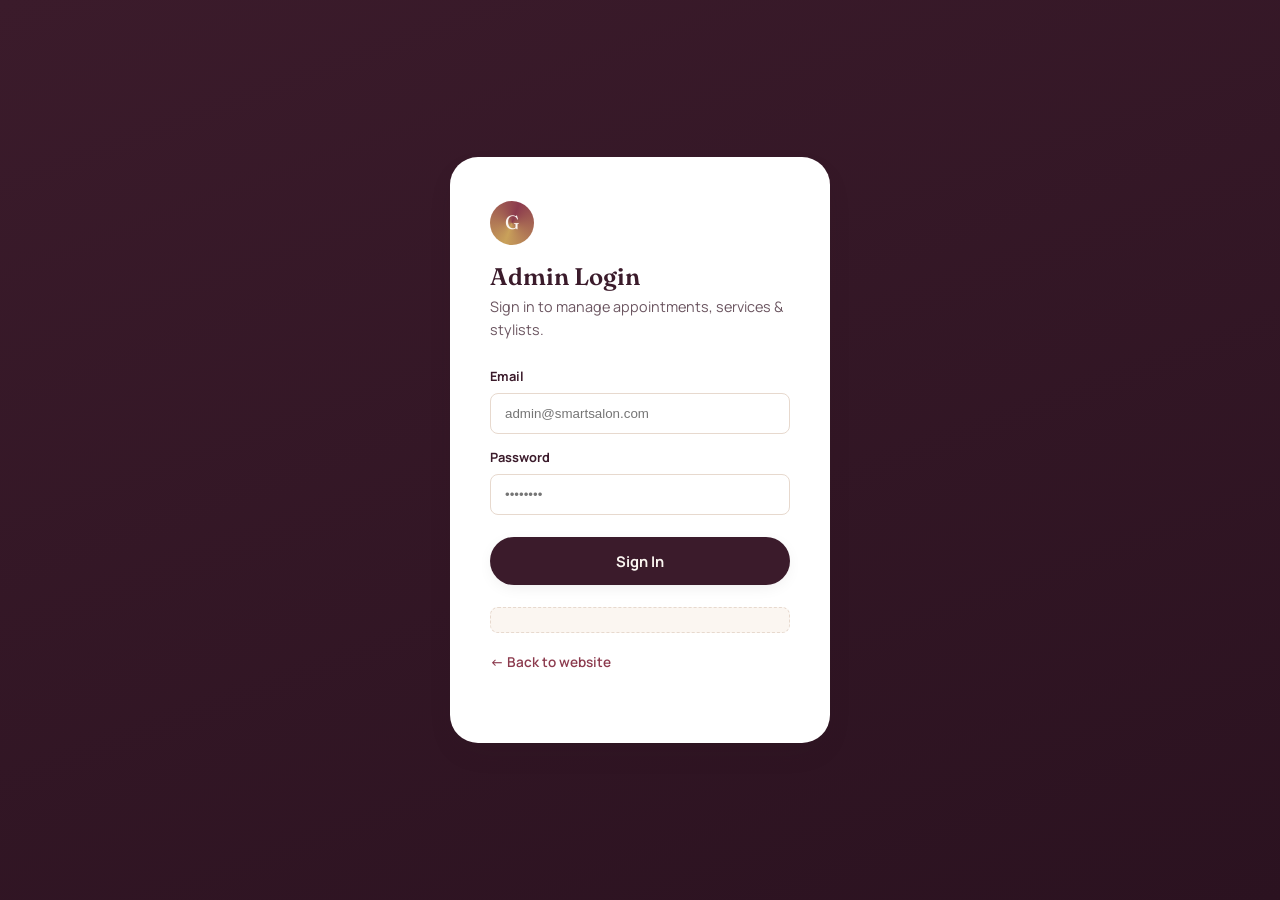
==== admin.html @ 919a1b73 "msg" ====
<!doctype html>
<html lang="en">
  <head>
    <meta charset="UTF-8" />
    <meta name="viewport" content="width=device-width, initial-scale=1.0" />
    <title>Admin Dashboard — Glow &amp; Co.</title>
    <link rel="stylesheet" href="css/variables.css" />
    <link rel="stylesheet" href="css/admin.css" />
    <style>
      .login-field {
        margin-bottom: 14px;
      }
      .login-field--password {
        margin-bottom: 22px;
      }
      .login-label {
        font-size: 0.8rem;
        font-weight: 700;
        color: var(--plum);
        display: block;
        margin-bottom: 6px;
      }
      .login-input {
        width: 100%;
        padding: 12px 14px;
        border-radius: 8px;
        border: 1.5px solid var(--line);
      }
      .login-submit {
        width: 100%;
      }
      .back-link {
        color: var(--rose);
        font-size: 0.85rem;
        font-weight: 600;
      }
      .login-footer {
        margin-top: 18px;
      }
      .admin-brand-mark {
        width: 30px;
        height: 30px;
        font-size: 0.9rem;
      }
      .inline-check-field {
        flex-direction: row;
        align-items: center;
        gap: 8px;
      }
      .inline-check-field input {
        width: auto;
      }
      .inline-check-field label {
        margin: 0;
      }
      .action-row {
        display: flex;
        gap: 10px;
        margin-top: 6px;
      }
      .hidden-inline {
        display: none;
      }
    </style>
  </head>
  <body class="admin-body">
    <!-- ===================== LOGIN ===================== -->
    <div class="login-screen" id="loginScreen">
      <div class="login-card">
        <div class="mark">G</div>
        <h2>Admin Login</h2>
        <p>Sign in to manage appointments, services &amp; stylists.</p>
        <div class="login-error" id="loginError"></div>
        <form id="loginForm">
          <div class="field login-field">
            <label for="loginEmail" class="login-label">Email</label>
            <input
              type="email"
              id="loginEmail"
              class="login-input"
              required
              placeholder="admin@smartsalon.com"
            />
          </div>
          <div class="field login-field login-field--password">
            <label for="loginPassword" class="login-label">Password</label>
            <input
              type="password"
              id="loginPassword"
              class="login-input"
              required
              placeholder="••••••••"
            />
          </div>
          <button type="submit" class="btn btn-primary login-submit">
            Sign In
          </button>
        </form>
        <div class="login-hint">
          <!-- Default login: admin@smartsalon.com / Admin@123 -->
        </div>
        <p class="login-footer">
          <a href="index.html" class="back-link">← Back to website</a>
        </p>
      </div>
    </div>

    <!-- ===================== DASHBOARD ===================== -->
    <div class="admin-shell" id="adminShell">
      <aside class="admin-sidebar">
        <div class="brand">
          <span class="mark admin-brand-mark">Q</span>
          QueueLess Admin
        </div>
        <nav class="admin-nav" id="adminNav">
          <button data-view="overview" class="active">📊 Overview</button>
          <button data-view="appointments">📅 Appointments</button>
          <button data-view="services">💇 Services</button>
          <button data-view="stylists">🧑‍🎨 Stylists</button>
        </nav>
        <div class="spacer"></div>
        <button class="logout-btn" id="logoutBtn">Log out</button>
      </aside>

      <main class="admin-main">
        <!-- ---------- OVERVIEW ---------- -->
        <section class="admin-view active" data-view="overview">
          <div class="admin-header">
            <div>
              <h2>Overview</h2>
              <p>A quick look at today's business.</p>
            </div>
          </div>
          <div class="stat-grid">
            <div class="stat-card">
              <div class="num" id="statToday">—</div>
              <div class="label">Today's appointments</div>
            </div>
            <div class="stat-card">
              <div class="num" id="statPending">—</div>
              <div class="label">Pending confirmation</div>
            </div>
            <div class="stat-card">
              <div class="num" id="statTotalServices">—</div>
              <div class="label">Active services</div>
            </div>
            <div class="stat-card">
              <div class="num" id="statTotalStylists">—</div>
              <div class="label">Active stylists</div>
            </div>
          </div>
          <div class="panel">
            <h3>Today's schedule</h3>
            <div id="todayTableWrap"><p class="empty-note">Loading…</p></div>
          </div>
        </section>

        <!-- ---------- APPOINTMENTS ---------- -->
        <section class="admin-view" data-view="appointments">
          <div class="admin-header">
            <div>
              <h2>Appointments</h2>
              <p>View, confirm, complete or cancel bookings.</p>
            </div>
          </div>
          <div class="filter-bar">
            <label for="filterDate" class="sr-only"
              >Filter appointments by date</label
            >
            <input
              type="date"
              id="filterDate"
              aria-label="Filter appointments by date"
            />
            <label for="filterStatus" class="sr-only"
              >Filter appointments by status</label
            >
            <select
              id="filterStatus"
              aria-label="Filter appointments by status"
            >
              <option value="">All statuses</option>
              <option value="pending">Pending</option>
              <option value="confirmed">Confirmed</option>
              <option value="completed">Completed</option>
              <option value="cancelled">Cancelled</option>
            </select>
            <button class="btn btn-ghost btn-sm" id="clearFilters">
              Clear filters
            </button>
          </div>
          <div class="panel">
            <div id="apptTableWrap"><p class="empty-note">Loading…</p></div>
          </div>
        </section>

        <!-- ---------- SERVICES ---------- -->
        <section class="admin-view" data-view="services">
          <div class="admin-header">
            <div>
              <h2>Services</h2>
              <p>Add, edit or remove services from your menu.</p>
            </div>
          </div>
          <div class="manage-grid">
            <div class="panel">
              <h3 id="serviceFormTitle">Add a service</h3>
              <form id="serviceForm">
                <input type="hidden" id="serviceId" />
                <div class="field">
                  <label>Name</label>
                  <input
                    type="text"
                    id="serviceName"
                    required
                    placeholder="e.g. Haircut & Styling"
                  />
                </div>
                <div class="form-row">
                  <div class="field">
                    <label for="serviceCategory">Category</label>
                    <select id="serviceCategory" aria-label="Service category">
                      <option>Hair</option>
                      <option>Skin</option>
                      <option>Nails</option>
                      <option>Makeup</option>
                      <option>Spa</option>
                      <option>Other</option>
                    </select>
                  </div>
                  <div class="field">
                    <label>Duration (mins)</label>
                    <input
                      type="number"
                      id="serviceDuration"
                      required
                      min="5"
                      placeholder="45"
                    />
                  </div>
                </div>
                <div class="field">
                  <label>Price (₹)</label>
                  <input
                    type="number"
                    id="servicePrice"
                    required
                    min="0"
                    placeholder="399"
                  />
                </div>
                <div class="field">
                  <label>Description</label>
                  <textarea
                    id="serviceDescription"
                    rows="2"
                    placeholder="Short description shown to customers"
                  ></textarea>
                </div>
                <div class="field inline-check-field">
                  <input type="checkbox" id="serviceActive" checked />
                  <label for="serviceActive"
                    >Active (visible to customers)</label
                  >
                </div>
                <div class="action-row">
                  <button type="submit" class="btn btn-primary btn-sm">
                    Save service
                  </button>
                  <button
                    type="button"
                    class="btn btn-ghost btn-sm hidden-inline"
                    id="serviceCancelEdit"
                  >
                    Cancel edit
                  </button>
                </div>
              </form>
            </div>
            <div class="panel">
              <h3>All services</h3>
              <div id="serviceTableWrap">
                <p class="empty-note">Loading…</p>
              </div>
            </div>
          </div>
        </section>

        <!-- ---------- STYLISTS ---------- -->
        <section class="admin-view" data-view="stylists">
          <div class="admin-header">
            <div>
              <h2>Stylists</h2>
              <p>Manage your team and their working hours.</p>
            </div>
          </div>
          <div class="manage-grid">
            <div class="panel">
              <h3 id="stylistFormTitle">Add a stylist</h3>
              <form id="stylistForm">
                <input type="hidden" id="stylistId" />
                <div class="field">
                  <label>Name</label>
                  <input
                    type="text"
                    id="stylistName"
                    required
                    placeholder="e.g. Priya Sharma"
                  />
                </div>
                <div class="field">
                  <label>Specialty</label>
                  <input
                    type="text"
                    id="stylistSpecialty"
                    placeholder="e.g. Senior Hair Stylist"
                  />
                </div>
                <div class="form-row">
                  <div class="field">
                    <label>Experience (years)</label>
                    <input
                      type="number"
                      id="stylistExperience"
                      min="0"
                      placeholder="5"
                    />
                  </div>
                  <div class="field"></div>
                </div>
                <div class="form-row">
                  <div class="field">
                    <label for="stylistStart">Work start</label>
                    <input type="time" id="stylistStart" value="10:00" />
                  </div>
                  <div class="field">
                    <label for="stylistEnd">Work end</label>
                    <input type="time" id="stylistEnd" value="19:00" />
                  </div>
                </div>
                <div class="field">
                  <label>Weekly off day(s)</label>
                  <div class="chip-row" id="weeklyOffChips">
                    <button type="button" class="day-chip" data-day="0">
                      Sun
                    </button>
                    <button type="button" class="day-chip" data-day="1">
                      Mon
                    </button>
                    <button type="button" class="day-chip" data-day="2">
                      Tue
                    </button>
                    <button type="button" class="day-chip" data-day="3">
                      Wed
                    </button>
                    <button type="button" class="day-chip" data-day="4">
                      Thu
                    </button>
                    <button type="button" class="day-chip" data-day="5">
                      Fri
                    </button>
                    <button type="button" class="day-chip" data-day="6">
                      Sat
                    </button>
                  </div>
                </div>
                <div class="field inline-check-field">
                  <input type="checkbox" id="stylistActive" checked />
                  <label for="stylistActive"
                    >Active (visible to customers)</label
                  >
                </div>
                <div class="action-row">
                  <button type="submit" class="btn btn-primary btn-sm">
                    Save stylist
                  </button>
                  <button
                    type="button"
                    class="btn btn-ghost btn-sm hidden-inline"
                    id="stylistCancelEdit"
                  >
                    Cancel edit
                  </button>
                </div>
              </form>
            </div>
            <div class="panel">
              <h3>All stylists</h3>
              <div id="stylistTableWrap">
                <p class="empty-note">Loading…</p>
              </div>
            </div>
          </div>
        </section>
      </main>
    </div>

    <div class="toast" id="toast"></div>

    <script src="js/localdb.js"></script>
    <script src="js/admin.js"></script>
  </body>
</html>
---- css/variables.css ----
/* ============================================
   GLOW & CO. — Design Tokens
   Ek boutique salon ke liye elegant, warm identity.
   ============================================ */

@import url("https://fonts.googleapis.com/css2?family=Fraunces:ital,opsz,wght@0,9..144,400;0,9..144,500;0,9..144,600;1,9..144,500&family=Manrope:wght@400;500;600;700;800&family=IBM+Plex+Mono:wght@400;500&display=swap");

:root {
  /* ---- Colors ---- */
  --ink: #2B1A20;           /* primary text / near-black warm ink */
  --ink-soft: #6B5560;      /* secondary text */
  --plum: #3B1B2B;          /* deep header / footer bg */
  --plum-deep: #2B1220;
  --rose: #8C3B4E;          /* secondary accent — status, links */
  --gold: #C9A15A;          /* primary accent — CTAs, highlights */
  --gold-deep: #A9823F;
  --blush: #F3DCD4;         /* soft accent bg */
  --ivory: #FBF6F1;         /* page background */
  --paper: #FFFFFF;         /* card background */
  --line: #E7D9CE;          /* hairline borders */
  --success: #4E7A51;
  --success-bg: #E7F0E4;
  --pending-bg: #FBF0D9;
  --pending: #96741E;
  --cancel-bg: #F5DEDE;
  --cancel: #A23B3B;
  --info-bg: #E3E8EE;
  --info: #3B5A8C;

  /* ---- Type ---- */
  --font-display: "Fraunces", "Georgia", serif;
  --font-body: "Manrope", -apple-system, BlinkMacSystemFont, sans-serif;
  --font-mono: "IBM Plex Mono", "Courier New", monospace;

  /* ---- Spacing / Layout ---- */
  --radius-sm: 8px;
  --radius-md: 16px;
  --radius-lg: 28px;
  --shadow-soft: 0 12px 32px -12px rgba(43, 26, 32, 0.18);
  --shadow-card: 0 4px 18px -6px rgba(43, 26, 32, 0.12);
  --max-width: 1180px;
}

* {
  box-sizing: border-box;
  margin: 0;
  padding: 0;
}

html {
  scroll-behavior: smooth;
}

body {
  font-family: var(--font-body);
  color: var(--ink);
  background: var(--ivory);
  line-height: 1.55;
  -webkit-font-smoothing: antialiased;
}

img {
  max-width: 100%;
  display: block;
}

a {
  color: inherit;
  text-decoration: none;
}

button {
  font-family: inherit;
  cursor: pointer;
}

h1, h2, h3, h4 {
  font-family: var(--font-display);
  font-weight: 600;
  color: var(--plum);
  line-height: 1.15;
}

.container {
  max-width: var(--max-width);
  margin: 0 auto;
  padding: 0 28px;
}

.eyebrow {
  font-family: var(--font-mono);
  font-size: 0.72rem;
  letter-spacing: 0.14em;
  text-transform: uppercase;
  color: var(--gold-deep);
  display: inline-flex;
  align-items: center;
  gap: 8px;
}
.eyebrow::before {
  content: "";
  width: 22px;
  height: 1px;
  background: var(--gold-deep);
  display: inline-block;
}

.btn {
  display: inline-flex;
  align-items: center;
  justify-content: center;
  gap: 8px;
  padding: 14px 28px;
  border-radius: 999px;
  border: none;
  font-family: var(--font-body);
  font-weight: 700;
  font-size: 0.92rem;
  transition: transform 0.15s ease, box-shadow 0.15s ease, background 0.15s ease;
}
.btn:focus-visible {
  outline: 2px solid var(--gold-deep);
  outline-offset: 3px;
}
.btn-primary {
  background: var(--plum);
  color: var(--ivory);
  box-shadow: var(--shadow-card);
}
.btn-primary:hover {
  background: var(--plum-deep);
  transform: translateY(-2px);
}
.btn-gold {
  background: var(--gold);
  color: var(--plum-deep);
}
.btn-gold:hover {
  background: var(--gold-deep);
  transform: translateY(-2px);
}
.btn-ghost {
  background: transparent;
  color: var(--plum);
  border: 1.5px solid var(--line);
}
.btn-ghost:hover {
  border-color: var(--plum);
}
.btn:disabled {
  opacity: 0.45;
  cursor: not-allowed;
  transform: none !important;
}

.btn-sm {
  padding: 9px 16px;
  font-size: 0.8rem;
}

@media (prefers-reduced-motion: reduce) {
  * {
    animation: none !important;
    transition: none !important;
    scroll-behavior: auto !important;
  }
}
---- css/admin.css ----
@import url("variables.css");

body.admin-body {
  background: var(--ivory);
  min-height: 100vh;
}

/* ---------- Login screen ---------- */
.login-screen {
  min-height: 100vh;
  display: grid;
  place-items: center;
  background: linear-gradient(160deg, var(--plum) 0%, var(--plum-deep) 100%);
  padding: 20px;
}
.login-card {
  background: var(--paper);
  border-radius: var(--radius-lg);
  box-shadow: var(--shadow-soft);
  padding: 44px 40px;
  width: 100%;
  max-width: 380px;
}
.login-card .mark {
  width: 44px;
  height: 44px;
  border-radius: 50%;
  background: conic-gradient(from 200deg, var(--gold), var(--rose), var(--gold));
  display: grid;
  place-items: center;
  color: var(--ivory);
  font-family: var(--font-display);
  font-size: 1.2rem;
  margin-bottom: 18px;
}
.login-card h2 {
  margin-bottom: 6px;
}
.login-card p {
  color: var(--ink-soft);
  font-size: 0.9rem;
  margin-bottom: 26px;
}
.login-error {
  background: var(--cancel-bg);
  color: var(--cancel);
  padding: 10px 14px;
  border-radius: var(--radius-sm);
  font-size: 0.85rem;
  margin-bottom: 16px;
  display: none;
}
.login-hint {
  margin-top: 22px;
  font-size: 0.78rem;
  color: var(--ink-soft);
  background: var(--ivory);
  border: 1px dashed var(--line);
  border-radius: var(--radius-sm);
  padding: 12px 14px;
  font-family: var(--font-mono);
}

/* ---------- Dashboard shell ---------- */
.admin-shell {
  display: none;
  min-height: 100vh;
  grid-template-columns: 240px 1fr;
}
.admin-shell.active {
  display: grid;
}
.admin-sidebar {
  background: var(--plum);
  color: rgba(251, 246, 241, 0.8);
  padding: 28px 20px;
  display: flex;
  flex-direction: column;
}
.admin-sidebar .brand {
  color: var(--ivory);
  margin-bottom: 36px;
  font-size: 1.15rem;
}
.admin-nav {
  display: flex;
  flex-direction: column;
  gap: 4px;
}
.admin-nav button {
  text-align: left;
  background: none;
  border: none;
  color: inherit;
  padding: 12px 14px;
  border-radius: var(--radius-sm);
  font-weight: 600;
  font-size: 0.9rem;
  display: flex;
  align-items: center;
  gap: 10px;
}
.admin-nav button:hover {
  background: rgba(251, 246, 241, 0.08);
}
.admin-nav button.active {
  background: var(--gold);
  color: var(--plum-deep);
}
.admin-sidebar .spacer { flex: 1; }
.logout-btn {
  background: rgba(251, 246, 241, 0.08);
  border: none;
  color: var(--ivory);
  padding: 12px 14px;
  border-radius: var(--radius-sm);
  font-weight: 600;
  font-size: 0.85rem;
}
.logout-btn:hover {
  background: rgba(251, 246, 241, 0.16);
}

.admin-main {
  padding: 34px 40px 60px;
  max-width: 1100px;
}
.admin-view { display: none; }
.admin-view.active { display: block; }

.admin-header {
  display: flex;
  justify-content: space-between;
  align-items: flex-end;
  margin-bottom: 28px;
  flex-wrap: wrap;
  gap: 14px;
}
.admin-header h2 { font-size: 1.6rem; }
.admin-header p { color: var(--ink-soft); font-size: 0.9rem; margin-top: 4px; }

/* ---------- Stat cards ---------- */
.stat-grid {
  display: grid;
  grid-template-columns: repeat(4, 1fr);
  gap: 18px;
  margin-bottom: 36px;
}
.stat-card {
  background: var(--paper);
  border: 1px solid var(--line);
  border-radius: var(--radius-md);
  padding: 22px;
}
.stat-card .num {
  font-family: var(--font-display);
  font-size: 2rem;
  color: var(--plum);
}
.stat-card .label {
  font-size: 0.82rem;
  color: var(--ink-soft);
  margin-top: 4px;
}

.panel {
  background: var(--paper);
  border: 1px solid var(--line);
  border-radius: var(--radius-md);
  padding: 24px;
  margin-bottom: 24px;
}
.panel h3 {
  font-size: 1.05rem;
  margin-bottom: 16px;
}

/* ---------- Filters ---------- */
.filter-bar {
  display: flex;
  gap: 12px;
  flex-wrap: wrap;
  margin-bottom: 20px;
}
.filter-bar input,
.filter-bar select {
  padding: 10px 14px;
  border-radius: var(--radius-sm);
  border: 1.5px solid var(--line);
  font-size: 0.88rem;
  font-family: var(--font-body);
  background: var(--ivory);
}

/* ---------- Table ---------- */
.data-table {
  width: 100%;
  border-collapse: collapse;
  font-size: 0.88rem;
}
.data-table th {
  text-align: left;
  padding: 10px 12px;
  color: var(--ink-soft);
  font-size: 0.72rem;
  text-transform: uppercase;
  letter-spacing: 0.05em;
  border-bottom: 2px solid var(--line);
}
.data-table td {
  padding: 12px;
  border-bottom: 1px solid var(--line);
  vertical-align: middle;
}
.data-table tr:last-child td { border-bottom: none; }
.data-table .muted { color: var(--ink-soft); font-size: 0.8rem; }
.data-table select.status-select {
  padding: 6px 10px;
  border-radius: 999px;
  border: none;
  font-weight: 700;
  font-family: var(--font-mono);
  font-size: 0.72rem;
  text-transform: uppercase;
}
.status-select.status-pending { background: var(--pending-bg); color: var(--pending); }
.status-select.status-confirmed { background: var(--success-bg); color: var(--success); }
.status-select.status-completed { background: var(--info-bg); color: var(--info); }
.status-select.status-cancelled { background: var(--cancel-bg); color: var(--cancel); }

.icon-btn {
  background: none;
  border: 1.5px solid var(--line);
  border-radius: var(--radius-sm);
  padding: 6px 10px;
  font-size: 0.8rem;
  color: var(--ink-soft);
}
.icon-btn:hover {
  border-color: var(--cancel);
  color: var(--cancel);
}

/* ---------- Manage forms (services/stylists) ---------- */
.manage-grid {
  display: grid;
  grid-template-columns: 1fr 1.4fr;
  gap: 24px;
  align-items: start;
}
.manage-grid .form-row {
  display: grid;
  grid-template-columns: 1fr 1fr;
  gap: 14px;
  margin-bottom: 14px;
}
.manage-grid .field {
  display: flex;
  flex-direction: column;
  gap: 6px;
  margin-bottom: 14px;
}
.manage-grid .field label {
  font-size: 0.8rem;
  font-weight: 700;
  color: var(--plum);
}
.manage-grid input,
.manage-grid select,
.manage-grid textarea {
  padding: 10px 12px;
  border-radius: var(--radius-sm);
  border: 1.5px solid var(--line);
  font-family: var(--font-body);
  font-size: 0.9rem;
  background: var(--ivory);
}
.chip-row {
  display: flex;
  gap: 8px;
  flex-wrap: wrap;
}
.day-chip {
  padding: 6px 12px;
  border-radius: 999px;
  border: 1.5px solid var(--line);
  font-size: 0.78rem;
  font-weight: 600;
  background: var(--paper);
}
.day-chip.selected {
  background: var(--plum);
  color: var(--ivory);
  border-color: var(--plum);
}

.empty-note {
  color: var(--ink-soft);
  font-size: 0.88rem;
  padding: 20px 0;
  text-align: center;
}

@media (max-width: 900px) {
  .admin-shell.active { grid-template-columns: 1fr; }
  .admin-sidebar { display: flex; flex-direction: row; overflow-x: auto; padding: 16px; }
  .admin-sidebar .brand { display: none; }
  .admin-nav { flex-direction: row; }
  .admin-sidebar .spacer { display: none; }
  .admin-main { padding: 24px 18px 60px; }
  .stat-grid { grid-template-columns: 1fr 1fr; }
  .manage-grid { grid-template-columns: 1fr; }
  .data-table { display: block; overflow-x: auto; white-space: nowrap; }
}
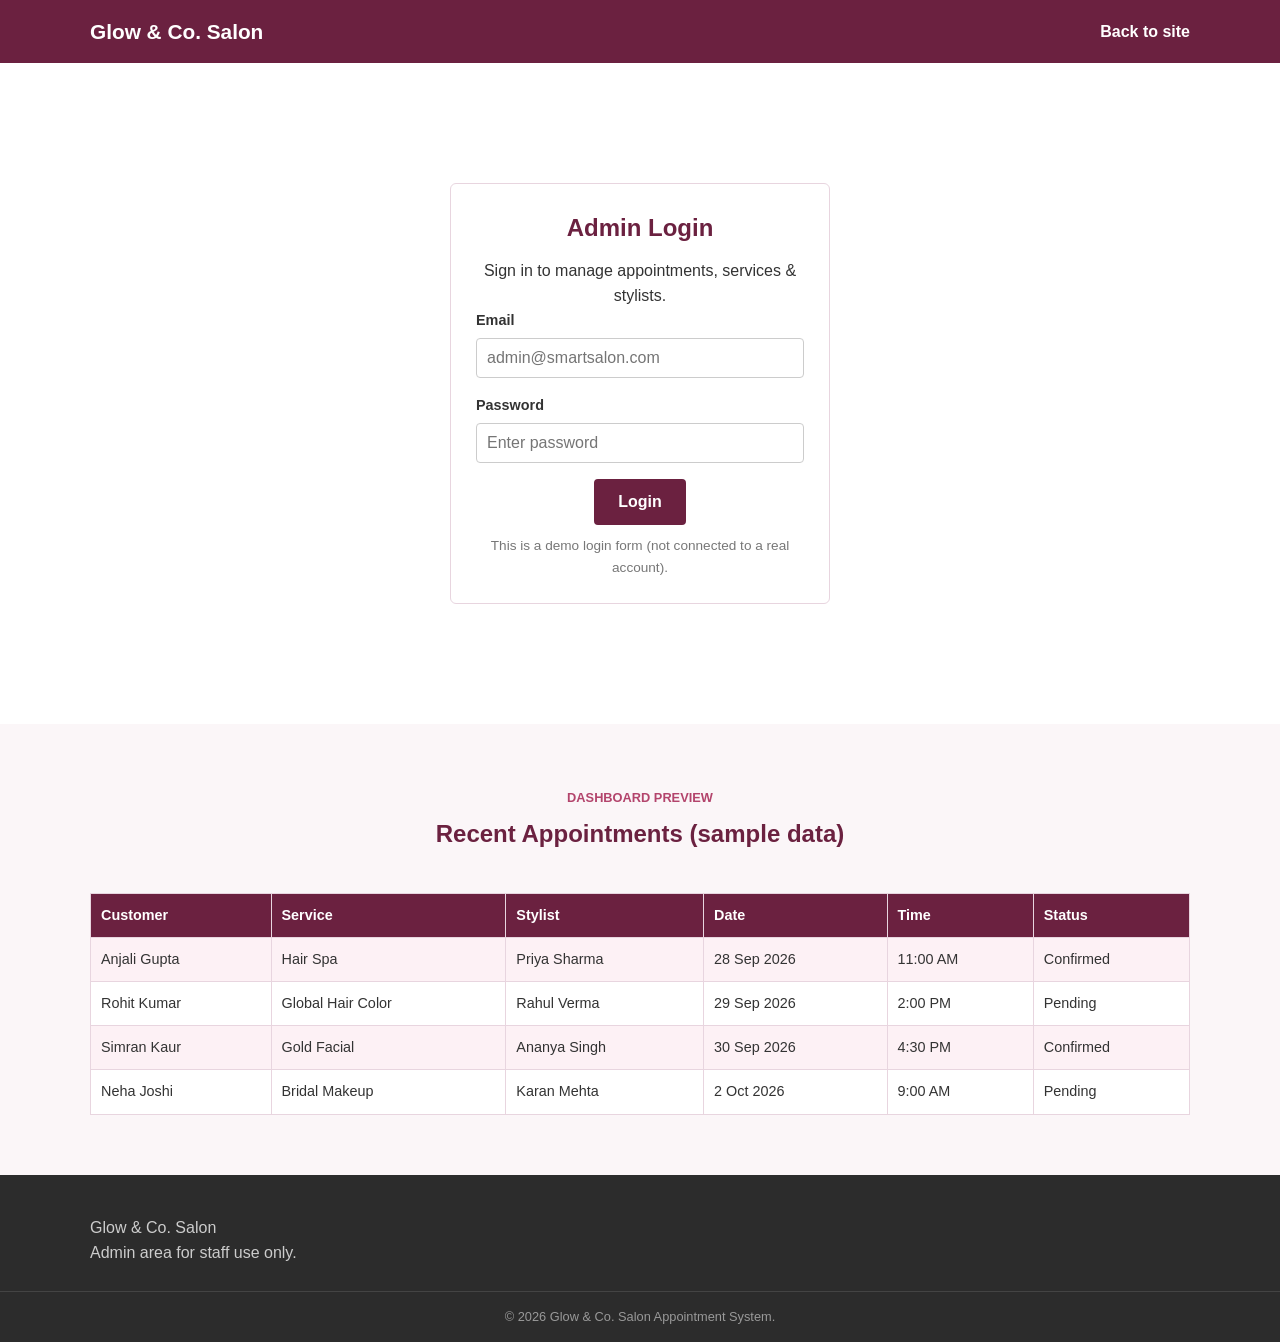
==== commit a0a38bf1: "first commit" ====
--- a/admin.html
+++ b/admin.html
@@ -1,403 +1,108 @@
 <!doctype html>
 <html lang="en">
-  <head>
-    <meta charset="UTF-8" />
-    <meta name="viewport" content="width=device-width, initial-scale=1.0" />
-    <title>Admin Dashboard — Glow &amp; Co.</title>
-    <link rel="stylesheet" href="css/variables.css" />
-    <link rel="stylesheet" href="css/admin.css" />
-    <style>
-      .login-field {
-        margin-bottom: 14px;
-      }
-      .login-field--password {
-        margin-bottom: 22px;
-      }
-      .login-label {
-        font-size: 0.8rem;
-        font-weight: 700;
-        color: var(--plum);
-        display: block;
-        margin-bottom: 6px;
-      }
-      .login-input {
-        width: 100%;
-        padding: 12px 14px;
-        border-radius: 8px;
-        border: 1.5px solid var(--line);
-      }
-      .login-submit {
-        width: 100%;
-      }
-      .back-link {
-        color: var(--rose);
-        font-size: 0.85rem;
-        font-weight: 600;
-      }
-      .login-footer {
-        margin-top: 18px;
-      }
-      .admin-brand-mark {
-        width: 30px;
-        height: 30px;
-        font-size: 0.9rem;
-      }
-      .inline-check-field {
-        flex-direction: row;
-        align-items: center;
-        gap: 8px;
-      }
-      .inline-check-field input {
-        width: auto;
-      }
-      .inline-check-field label {
-        margin: 0;
-      }
-      .action-row {
-        display: flex;
-        gap: 10px;
-        margin-top: 6px;
-      }
-      .hidden-inline {
-        display: none;
-      }
-    </style>
-  </head>
-  <body class="admin-body">
-    <!-- ===================== LOGIN ===================== -->
-    <div class="login-screen" id="loginScreen">
-      <div class="login-card">
-        <div class="mark">G</div>
+<head>
+  <meta charset="UTF-8" />
+  <meta name="viewport" content="width=device-width, initial-scale=1.0" />
+  <title>Admin Login — Glow &amp; Co.</title>
+  <link rel="stylesheet" href="css/style.css" />
+</head>
+<body>
+
+  <header class="navbar">
+    <div class="container">
+      <a href="index.html" class="brand">Glow &amp; Co. Salon</a>
+      <nav class="nav-links">
+        <a href="index.html">Back to site</a>
+      </nav>
+    </div>
+  </header>
+
+  <!-- ===== Admin Login ===== -->
+  <section class="section">
+    <div class="container">
+      <form class="login-card">
         <h2>Admin Login</h2>
         <p>Sign in to manage appointments, services &amp; stylists.</p>
-        <div class="login-error" id="loginError"></div>
-        <form id="loginForm">
-          <div class="field login-field">
-            <label for="loginEmail" class="login-label">Email</label>
-            <input
-              type="email"
-              id="loginEmail"
-              class="login-input"
-              required
-              placeholder="admin@smartsalon.com"
-            />
-          </div>
-          <div class="field login-field login-field--password">
-            <label for="loginPassword" class="login-label">Password</label>
-            <input
-              type="password"
-              id="loginPassword"
-              class="login-input"
-              required
-              placeholder="••••••••"
-            />
-          </div>
-          <button type="submit" class="btn btn-primary login-submit">
-            Sign In
-          </button>
-        </form>
-        <div class="login-hint">
-          <!-- Default login: admin@smartsalon.com / Admin@123 -->
+
+        <div class="field">
+          <label for="loginEmail">Email</label>
+          <input type="email" id="loginEmail" name="email" required placeholder="admin@smartsalon.com" />
         </div>
-        <p class="login-footer">
-          <a href="index.html" class="back-link">← Back to website</a>
-        </p>
+        <div class="field">
+          <label for="loginPassword">Password</label>
+          <input type="password" id="loginPassword" name="password" required placeholder="Enter password" />
+        </div>
+
+        <button type="submit" class="btn btn-primary">Login</button>
+        <p class="form-note">This is a demo login form (not connected to a real account).</p>
+      </form>
+    </div>
+  </section>
+
+  <!-- ===== Sample Appointments (static demo data) ===== -->
+  <section class="section section-alt">
+    <div class="container">
+      <div class="section-head">
+        <span class="eyebrow">Dashboard Preview</span>
+        <h2>Recent Appointments (sample data)</h2>
+      </div>
+
+      <table>
+        <tr>
+          <th>Customer</th>
+          <th>Service</th>
+          <th>Stylist</th>
+          <th>Date</th>
+          <th>Time</th>
+          <th>Status</th>
+        </tr>
+        <tr>
+          <td>Anjali Gupta</td>
+          <td>Hair Spa</td>
+          <td>Priya Sharma</td>
+          <td>28 Sep 2026</td>
+          <td>11:00 AM</td>
+          <td>Confirmed</td>
+        </tr>
+        <tr>
+          <td>Rohit Kumar</td>
+          <td>Global Hair Color</td>
+          <td>Rahul Verma</td>
+          <td>29 Sep 2026</td>
+          <td>2:00 PM</td>
+          <td>Pending</td>
+        </tr>
+        <tr>
+          <td>Simran Kaur</td>
+          <td>Gold Facial</td>
+          <td>Ananya Singh</td>
+          <td>30 Sep 2026</td>
+          <td>4:30 PM</td>
+          <td>Confirmed</td>
+        </tr>
+        <tr>
+          <td>Neha Joshi</td>
+          <td>Bridal Makeup</td>
+          <td>Karan Mehta</td>
+          <td>2 Oct 2026</td>
+          <td>9:00 AM</td>
+          <td>Pending</td>
+        </tr>
+      </table>
+    </div>
+  </section>
+
+  <footer class="footer">
+    <div class="container">
+      <div>
+        <a href="index.html" class="brand">Glow &amp; Co. Salon</a>
+        <p>Admin area for staff use only.</p>
       </div>
     </div>
+    <div class="footer-bottom">
+      &copy; 2026 Glow &amp; Co. Salon Appointment System.
+    </div>
+  </footer>
 
-    <!-- ===================== DASHBOARD ===================== -->
-    <div class="admin-shell" id="adminShell">
-      <aside class="admin-sidebar">
-        <div class="brand">
-          <span class="mark admin-brand-mark">Q</span>
-          QueueLess Admin
-        </div>
-        <nav class="admin-nav" id="adminNav">
-          <button data-view="overview" class="active">📊 Overview</button>
-          <button data-view="appointments">📅 Appointments</button>
-          <button data-view="services">💇 Services</button>
-          <button data-view="stylists">🧑‍🎨 Stylists</button>
-        </nav>
-        <div class="spacer"></div>
-        <button class="logout-btn" id="logoutBtn">Log out</button>
-      </aside>
-
-      <main class="admin-main">
-        <!-- ---------- OVERVIEW ---------- -->
-        <section class="admin-view active" data-view="overview">
-          <div class="admin-header">
-            <div>
-              <h2>Overview</h2>
-              <p>A quick look at today's business.</p>
-            </div>
-          </div>
-          <div class="stat-grid">
-            <div class="stat-card">
-              <div class="num" id="statToday">—</div>
-              <div class="label">Today's appointments</div>
-            </div>
-            <div class="stat-card">
-              <div class="num" id="statPending">—</div>
-              <div class="label">Pending confirmation</div>
-            </div>
-            <div class="stat-card">
-              <div class="num" id="statTotalServices">—</div>
-              <div class="label">Active services</div>
-            </div>
-            <div class="stat-card">
-              <div class="num" id="statTotalStylists">—</div>
-              <div class="label">Active stylists</div>
-            </div>
-          </div>
-          <div class="panel">
-            <h3>Today's schedule</h3>
-            <div id="todayTableWrap"><p class="empty-note">Loading…</p></div>
-          </div>
-        </section>
-
-        <!-- ---------- APPOINTMENTS ---------- -->
-        <section class="admin-view" data-view="appointments">
-          <div class="admin-header">
-            <div>
-              <h2>Appointments</h2>
-              <p>View, confirm, complete or cancel bookings.</p>
-            </div>
-          </div>
-          <div class="filter-bar">
-            <label for="filterDate" class="sr-only"
-              >Filter appointments by date</label
-            >
-            <input
-              type="date"
-              id="filterDate"
-              aria-label="Filter appointments by date"
-            />
-            <label for="filterStatus" class="sr-only"
-              >Filter appointments by status</label
-            >
-            <select
-              id="filterStatus"
-              aria-label="Filter appointments by status"
-            >
-              <option value="">All statuses</option>
-              <option value="pending">Pending</option>
-              <option value="confirmed">Confirmed</option>
-              <option value="completed">Completed</option>
-              <option value="cancelled">Cancelled</option>
-            </select>
-            <button class="btn btn-ghost btn-sm" id="clearFilters">
-              Clear filters
-            </button>
-          </div>
-          <div class="panel">
-            <div id="apptTableWrap"><p class="empty-note">Loading…</p></div>
-          </div>
-        </section>
-
-        <!-- ---------- SERVICES ---------- -->
-        <section class="admin-view" data-view="services">
-          <div class="admin-header">
-            <div>
-              <h2>Services</h2>
-              <p>Add, edit or remove services from your menu.</p>
-            </div>
-          </div>
-          <div class="manage-grid">
-            <div class="panel">
-              <h3 id="serviceFormTitle">Add a service</h3>
-              <form id="serviceForm">
-                <input type="hidden" id="serviceId" />
-                <div class="field">
-                  <label>Name</label>
-                  <input
-                    type="text"
-                    id="serviceName"
-                    required
-                    placeholder="e.g. Haircut & Styling"
-                  />
-                </div>
-                <div class="form-row">
-                  <div class="field">
-                    <label for="serviceCategory">Category</label>
-                    <select id="serviceCategory" aria-label="Service category">
-                      <option>Hair</option>
-                      <option>Skin</option>
-                      <option>Nails</option>
-                      <option>Makeup</option>
-                      <option>Spa</option>
-                      <option>Other</option>
-                    </select>
-                  </div>
-                  <div class="field">
-                    <label>Duration (mins)</label>
-                    <input
-                      type="number"
-                      id="serviceDuration"
-                      required
-                      min="5"
-                      placeholder="45"
-                    />
-                  </div>
-                </div>
-                <div class="field">
-                  <label>Price (₹)</label>
-                  <input
-                    type="number"
-                    id="servicePrice"
-                    required
-                    min="0"
-                    placeholder="399"
-                  />
-                </div>
-                <div class="field">
-                  <label>Description</label>
-                  <textarea
-                    id="serviceDescription"
-                    rows="2"
-                    placeholder="Short description shown to customers"
-                  ></textarea>
-                </div>
-                <div class="field inline-check-field">
-                  <input type="checkbox" id="serviceActive" checked />
-                  <label for="serviceActive"
-                    >Active (visible to customers)</label
-                  >
-                </div>
-                <div class="action-row">
-                  <button type="submit" class="btn btn-primary btn-sm">
-                    Save service
-                  </button>
-                  <button
-                    type="button"
-                    class="btn btn-ghost btn-sm hidden-inline"
-                    id="serviceCancelEdit"
-                  >
-                    Cancel edit
-                  </button>
-                </div>
-              </form>
-            </div>
-            <div class="panel">
-              <h3>All services</h3>
-              <div id="serviceTableWrap">
-                <p class="empty-note">Loading…</p>
-              </div>
-            </div>
-          </div>
-        </section>
-
-        <!-- ---------- STYLISTS ---------- -->
-        <section class="admin-view" data-view="stylists">
-          <div class="admin-header">
-            <div>
-              <h2>Stylists</h2>
-              <p>Manage your team and their working hours.</p>
-            </div>
-          </div>
-          <div class="manage-grid">
-            <div class="panel">
-              <h3 id="stylistFormTitle">Add a stylist</h3>
-              <form id="stylistForm">
-                <input type="hidden" id="stylistId" />
-                <div class="field">
-                  <label>Name</label>
-                  <input
-                    type="text"
-                    id="stylistName"
-                    required
-                    placeholder="e.g. Priya Sharma"
-                  />
-                </div>
-                <div class="field">
-                  <label>Specialty</label>
-                  <input
-                    type="text"
-                    id="stylistSpecialty"
-                    placeholder="e.g. Senior Hair Stylist"
-                  />
-                </div>
-                <div class="form-row">
-                  <div class="field">
-                    <label>Experience (years)</label>
-                    <input
-                      type="number"
-                      id="stylistExperience"
-                      min="0"
-                      placeholder="5"
-                    />
-                  </div>
-                  <div class="field"></div>
-                </div>
-                <div class="form-row">
-                  <div class="field">
-                    <label for="stylistStart">Work start</label>
-                    <input type="time" id="stylistStart" value="10:00" />
-                  </div>
-                  <div class="field">
-                    <label for="stylistEnd">Work end</label>
-                    <input type="time" id="stylistEnd" value="19:00" />
-                  </div>
-                </div>
-                <div class="field">
-                  <label>Weekly off day(s)</label>
-                  <div class="chip-row" id="weeklyOffChips">
-                    <button type="button" class="day-chip" data-day="0">
-                      Sun
-                    </button>
-                    <button type="button" class="day-chip" data-day="1">
-                      Mon
-                    </button>
-                    <button type="button" class="day-chip" data-day="2">
-                      Tue
-                    </button>
-                    <button type="button" class="day-chip" data-day="3">
-                      Wed
-                    </button>
-                    <button type="button" class="day-chip" data-day="4">
-                      Thu
-                    </button>
-                    <button type="button" class="day-chip" data-day="5">
-                      Fri
-                    </button>
-                    <button type="button" class="day-chip" data-day="6">
-                      Sat
-                    </button>
-                  </div>
-                </div>
-                <div class="field inline-check-field">
-                  <input type="checkbox" id="stylistActive" checked />
-                  <label for="stylistActive"
-                    >Active (visible to customers)</label
-                  >
-                </div>
-                <div class="action-row">
-                  <button type="submit" class="btn btn-primary btn-sm">
-                    Save stylist
-                  </button>
-                  <button
-                    type="button"
-                    class="btn btn-ghost btn-sm hidden-inline"
-                    id="stylistCancelEdit"
-                  >
-                    Cancel edit
-                  </button>
-                </div>
-              </form>
-            </div>
-            <div class="panel">
-              <h3>All stylists</h3>
-              <div id="stylistTableWrap">
-                <p class="empty-note">Loading…</p>
-              </div>
-            </div>
-          </div>
-        </section>
-      </main>
-    </div>
-
-    <div class="toast" id="toast"></div>
-
-    <script src="js/localdb.js"></script>
-    <script src="js/admin.js"></script>
-  </body>
+</body>
 </html>
--- a/css/style.css
+++ b/css/style.css
@@ -0,0 +1,363 @@
+/* Glow & Co. Salon - simple stylesheet */
+
+* {
+  margin: 0;
+  padding: 0;
+  box-sizing: border-box;
+}
+
+body {
+  font-family: Arial, Helvetica, sans-serif;
+  color: #333333;
+  background-color: #ffffff;
+  line-height: 1.6;
+}
+
+a {
+  text-decoration: none;
+  color: #b3446c;
+}
+
+ul {
+  list-style: none;
+}
+
+img {
+  max-width: 100%;
+}
+
+.container {
+  width: 90%;
+  max-width: 1100px;
+  margin: 0 auto;
+}
+
+h1, h2, h3, h4 {
+  color: #6b2140;
+  margin-bottom: 10px;
+}
+
+/* ===== Header / Navbar ===== */
+.navbar {
+  background-color: #6b2140;
+  padding: 15px 0;
+}
+
+.navbar .container {
+  display: flex;
+  justify-content: space-between;
+  align-items: center;
+  flex-wrap: wrap;
+}
+
+.navbar .brand {
+  color: #ffffff;
+  font-size: 1.3rem;
+  font-weight: bold;
+}
+
+.nav-links {
+  display: flex;
+  gap: 18px;
+  flex-wrap: wrap;
+}
+
+.nav-links a {
+  color: #ffffff;
+  font-weight: bold;
+}
+
+.nav-links a:hover {
+  color: #f2c14e;
+}
+
+.nav-cta a {
+  background-color: #f2c14e;
+  color: #6b2140;
+  padding: 8px 16px;
+  border-radius: 4px;
+  font-weight: bold;
+}
+
+/* ===== Hero ===== */
+.hero {
+  background-color: #fdf1f5;
+  padding: 60px 0;
+  text-align: center;
+}
+
+.hero h1 {
+  font-size: 2.2rem;
+  margin-bottom: 15px;
+}
+
+.hero p {
+  max-width: 600px;
+  margin: 0 auto 20px auto;
+}
+
+.btn {
+  display: inline-block;
+  padding: 12px 22px;
+  border-radius: 4px;
+  font-weight: bold;
+  border: 2px solid #6b2140;
+  cursor: pointer;
+  font-size: 1rem;
+}
+
+.btn-primary {
+  background-color: #6b2140;
+  color: #ffffff;
+}
+
+.btn-primary:hover {
+  background-color: #8a2c53;
+}
+
+.btn-ghost {
+  background-color: transparent;
+  color: #6b2140;
+}
+
+.btn-ghost:hover {
+  background-color: #6b2140;
+  color: #ffffff;
+}
+
+.hero-actions {
+  margin-bottom: 30px;
+}
+
+.hero-actions .btn {
+  margin: 0 8px;
+}
+
+.hero-stats {
+  display: flex;
+  justify-content: center;
+  gap: 40px;
+  flex-wrap: wrap;
+}
+
+.hero-stats strong {
+  display: block;
+  font-size: 1.6rem;
+  color: #6b2140;
+}
+
+/* ===== Sections ===== */
+.section {
+  padding: 60px 0;
+}
+
+.section-alt {
+  background-color: #fbf6f8;
+}
+
+.section-head {
+  text-align: center;
+  max-width: 600px;
+  margin: 0 auto 40px auto;
+}
+
+.eyebrow {
+  display: inline-block;
+  color: #b3446c;
+  font-weight: bold;
+  text-transform: uppercase;
+  font-size: 0.8rem;
+  margin-bottom: 6px;
+}
+
+/* ===== Cards (Services / Stylists) ===== */
+.card-grid {
+  display: flex;
+  flex-wrap: wrap;
+  gap: 20px;
+  justify-content: center;
+}
+
+.card {
+  background-color: #ffffff;
+  border: 1px solid #e8d5df;
+  border-radius: 6px;
+  padding: 20px;
+  width: 280px;
+}
+
+.card h3 {
+  font-size: 1.15rem;
+}
+
+.tag {
+  display: inline-block;
+  background-color: #fdf1f5;
+  color: #b3446c;
+  font-size: 0.75rem;
+  font-weight: bold;
+  padding: 3px 10px;
+  border-radius: 12px;
+  margin-bottom: 10px;
+}
+
+.price-row {
+  display: flex;
+  justify-content: space-between;
+  font-weight: bold;
+  margin-top: 12px;
+  border-top: 1px dashed #e8d5df;
+  padding-top: 10px;
+}
+
+.stylist-photo {
+  width: 70px;
+  height: 70px;
+  border-radius: 50%;
+  background-color: #6b2140;
+  color: #ffffff;
+  font-size: 1.4rem;
+  font-weight: bold;
+  display: flex;
+  align-items: center;
+  justify-content: center;
+  margin-bottom: 12px;
+}
+
+/* ===== Forms ===== */
+form {
+  background-color: #ffffff;
+  border: 1px solid #e8d5df;
+  border-radius: 6px;
+  padding: 25px;
+  max-width: 600px;
+  margin: 0 auto;
+}
+
+.form-row {
+  display: flex;
+  gap: 15px;
+  flex-wrap: wrap;
+}
+
+.field {
+  flex: 1;
+  min-width: 200px;
+  margin-bottom: 16px;
+}
+
+.field label {
+  display: block;
+  font-weight: bold;
+  margin-bottom: 6px;
+  font-size: 0.9rem;
+}
+
+.field input,
+.field select,
+.field textarea {
+  width: 100%;
+  padding: 10px;
+  border: 1px solid #cccccc;
+  border-radius: 4px;
+  font-size: 1rem;
+  font-family: inherit;
+}
+
+.field textarea {
+  min-height: 80px;
+}
+
+.form-note {
+  font-size: 0.85rem;
+  color: #777777;
+  margin-top: 10px;
+  text-align: center;
+}
+
+/* ===== Lookup form (inline) ===== */
+.lookup-form {
+  display: flex;
+  gap: 10px;
+  max-width: 500px;
+  flex-wrap: wrap;
+}
+
+.lookup-form input {
+  flex: 1;
+  padding: 10px;
+  border: 1px solid #cccccc;
+  border-radius: 4px;
+  min-width: 200px;
+}
+
+/* ===== Table (admin page) ===== */
+table {
+  width: 100%;
+  border-collapse: collapse;
+  background-color: #ffffff;
+}
+
+table th,
+table td {
+  border: 1px solid #e8d5df;
+  padding: 10px;
+  text-align: left;
+  font-size: 0.9rem;
+}
+
+table th {
+  background-color: #6b2140;
+  color: #ffffff;
+}
+
+table tr:nth-child(even) {
+  background-color: #fdf1f5;
+}
+
+/* ===== Footer ===== */
+.footer {
+  background-color: #2c2c2c;
+  color: #cccccc;
+  padding: 40px 0 15px 0;
+}
+
+.footer .container {
+  display: flex;
+  flex-wrap: wrap;
+  gap: 30px;
+  justify-content: space-between;
+}
+
+.footer h4 {
+  color: #ffffff;
+  margin-bottom: 10px;
+}
+
+.footer a {
+  color: #cccccc;
+}
+
+.footer a:hover {
+  color: #f2c14e;
+}
+
+.footer-bottom {
+  text-align: center;
+  margin-top: 25px;
+  font-size: 0.8rem;
+  color: #999999;
+  border-top: 1px solid #444444;
+  padding-top: 15px;
+}
+
+/* ===== Login card (admin) ===== */
+.login-card {
+  max-width: 380px;
+  margin: 60px auto;
+  text-align: center;
+}
+
+.login-card .field {
+  text-align: left;
+}
